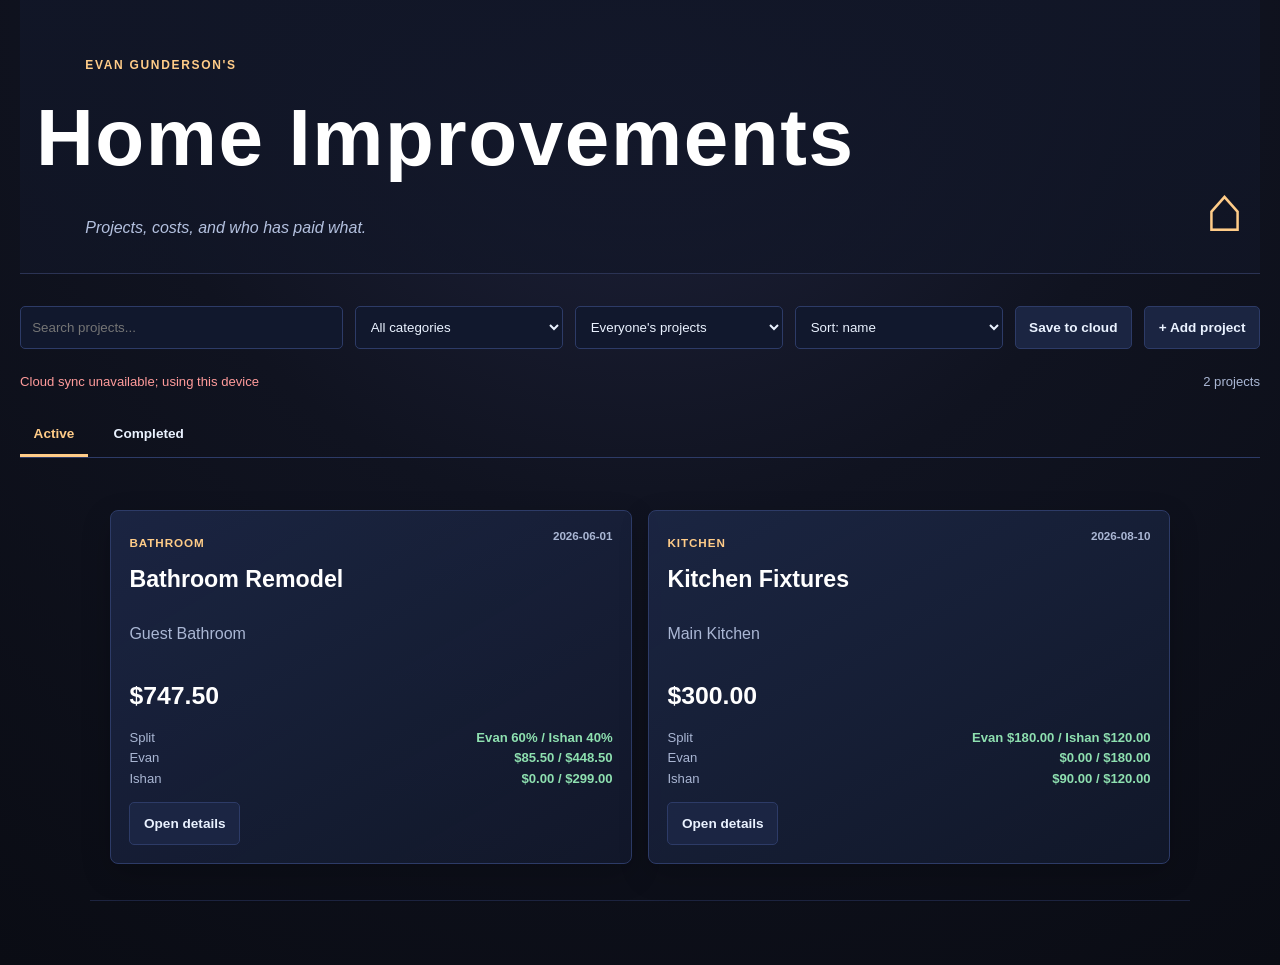
==== home-improvements.html @ cf699d04 "Added home improvements page" ====
<!DOCTYPE html>
<html lang="en">
<head>
  <meta charset="UTF-8" />
  <meta name="viewport" content="width=device-width, initial-scale=1.0" />
  <meta name="description" content="A private, local-first tracker for home improvement projects, costs, and payments." />
  <title>Home Improvements</title>
  <link rel="stylesheet" href="assets/styles.css" />
  <style>
    :root { --panel: rgba(18, 24, 43, 0.92); --panel-light: rgba(28, 38, 68, 0.95); --line: #2d3b67; --accent: #ffcc88; --green: #8ee0b0; --danger: #ff9b9b; --muted: #aab7d4; }
    * { box-sizing: border-box; }
    body { min-height: 100vh; }
    .improvements-shell { width: min(1240px, calc(100% - 2rem)); margin: 0 auto; }
    .improvements-header { display: flex; align-items: end; justify-content: space-between; gap: 2rem; text-align: left; }
    .improvements-header h1 { font-size: clamp(2.4rem, 7vw, 5rem); }
    .eyebrow { color: var(--accent); font: 700 .75rem Arial, sans-serif; letter-spacing: .14em; text-transform: uppercase; }
    .header-mark { color: var(--accent); font-size: 4rem; line-height: 1; }
    .tracker-main { max-width: none; padding: 2rem 0 4rem; border: 0; }
    .toolbar, .status-row, .tabs, .split-controls { display: flex; flex-wrap: wrap; align-items: center; gap: .75rem; }
    .toolbar { margin-bottom: 1rem; }
    .toolbar input, .toolbar select, .project-form input, .project-form select, .project-form textarea, .item-input { min-height: 2.7rem; width: 100%; padding: .55rem .7rem; color: #eaf2ff; border: 1px solid var(--line); border-radius: 5px; background: #11182d; }
    .toolbar input { flex: 1 1 18rem; }
    .toolbar select { flex: 0 1 13rem; }
    .button { min-height: 2.7rem; padding: .55rem .85rem; color: #eaf2ff; border: 1px solid var(--line); border-radius: 5px; background: var(--panel-light); cursor: pointer; font: 700 .85rem Arial, sans-serif; }
    .button:hover, .button[aria-selected="true"] { border-color: var(--accent); color: #171b28; background: var(--accent); }
    .button.danger { color: var(--danger); }
    .button.danger:hover { color: #171b28; background: var(--danger); }
    .status-row { min-height: 2rem; justify-content: space-between; color: var(--muted); font: .82rem Arial, sans-serif; }
    .status-row .error, .validation { color: var(--danger); }
    .tabs { margin: 1rem 0; border-bottom: 1px solid var(--line); }
    .tab { border: 0; border-bottom: 3px solid transparent; border-radius: 0; background: transparent; }
    .tab[aria-selected="true"] { color: var(--accent); border-bottom-color: var(--accent); background: transparent; }
    .project-grid { display: grid; grid-template-columns: repeat(auto-fit, minmax(280px, 1fr)); gap: 1rem; }
    .project-card { display: flex; min-height: 260px; flex-direction: column; padding: 1.15rem; border: 1px solid var(--line); border-radius: 8px; background: linear-gradient(150deg, var(--panel-light), var(--panel)); box-shadow: 0 10px 30px rgba(0,0,0,.2); animation: appear .3s ease both; }
    .project-card.completed { opacity: .78; }
    .card-top { display: flex; justify-content: space-between; gap: 1rem; }
    .project-card h2 { margin: .3rem 0 .4rem; color: #fff; font-size: 1.45rem; }
    .tag, .card-date { color: var(--accent); font: 700 .73rem Arial, sans-serif; letter-spacing: .08em; text-transform: uppercase; }
    .card-date { color: var(--muted); letter-spacing: 0; text-transform: none; }
    .card-notes { color: var(--muted); }
    .card-total { margin: .8rem 0; color: #fff; font-size: 1.55rem; font-weight: 700; }
    .payment-list { display: grid; gap: .35rem; margin-top: auto; color: var(--muted); font: .82rem Arial, sans-serif; }
    .payment-list span { display: flex; justify-content: space-between; gap: .5rem; }
    .payment-list strong { color: var(--green); font-weight: 600; }
    .card-actions { display: flex; gap: .6rem; margin-top: 1rem; }
    .empty-state { grid-column: 1 / -1; padding: 3rem 1rem; text-align: center; color: var(--muted); }
    dialog { width: min(1040px, calc(100% - 1.5rem)); max-height: calc(100vh - 1.5rem); padding: 0; color: #eaf2ff; border: 1px solid var(--line); border-radius: 8px; background: #12182b; box-shadow: 0 25px 80px rgba(0,0,0,.45); }
    dialog::backdrop { background: rgba(3, 6, 14, .72); }
    .dialog-inner { padding: 1.35rem; }
    .dialog-heading { display: flex; align-items: start; justify-content: space-between; gap: 1rem; }
    .dialog-heading h2 { margin: 0 0 1rem; color: #fff; }
    .close-button { border: 0; color: var(--muted); background: transparent; font-size: 1.5rem; cursor: pointer; }
    .project-form { display: grid; gap: 1rem; }
    .form-row { display: grid; grid-template-columns: repeat(2, 1fr); gap: 1rem; }
    .project-form label { display: grid; gap: .35rem; color: var(--muted); font: 700 .75rem Arial, sans-serif; letter-spacing: .05em; text-transform: uppercase; }
    .project-form textarea { min-height: 5rem; resize: vertical; }
    .items-heading { display: flex; justify-content: space-between; align-items: center; gap: 1rem; }
    .items-heading h3, .split-panel h3 { margin: 0; color: var(--accent); font-size: 1rem; }
    .items-table { overflow-x: auto; }
    .items-table table { width: 100%; min-width: 720px; border-collapse: collapse; font-size: .85rem; }
    .items-table th { color: var(--muted); font: 700 .7rem Arial, sans-serif; letter-spacing: .05em; text-align: left; text-transform: uppercase; }
    .items-table th, .items-table td { padding: .55rem .35rem; border-bottom: 1px solid #263354; vertical-align: middle; }
    .items-table td:nth-child(2) { width: 7.5rem; }
    .items-table td:nth-child(3) { width: 16rem; }
    .items-table td:nth-child(4), .items-table td:nth-child(5) { width: 4rem; text-align: center; }
    .item-input[type="number"] { text-align: right; }
    .check { width: 1.1rem; height: 1.1rem; accent-color: var(--green); }
    .split-panel { display: grid; gap: .8rem; padding: 1rem; border: 1px solid var(--line); background: rgba(24, 31, 56, .72); }
    .split-person { display: grid; grid-template-columns: 6rem minmax(7rem, 10rem) 1fr; align-items: center; gap: .7rem; }
    .split-person strong { color: #fff; }
    .split-person span { color: var(--muted); font: .82rem Arial, sans-serif; }
    .form-actions { display: flex; flex-wrap: wrap; justify-content: space-between; gap: .7rem; }
    .action-group { display: flex; gap: .7rem; }
    @keyframes appear { from { opacity: 0; transform: translateY(8px); } to { opacity: 1; transform: translateY(0); } }
    @media (max-width: 640px) { .improvements-header { align-items: start; padding-top: 2rem; } .header-mark { display: none; } .form-row, .split-person { grid-template-columns: 1fr; } .toolbar > * { flex-basis: 100%; } .form-actions, .action-group { width: 100%; } .form-actions .button, .action-group .button { flex: 1; } }
  </style>
</head>
<body class="dark">
  <div class="improvements-shell">
    <header class="improvements-header">
      <div><p class="eyebrow">Evan Gunderson's</p><h1>Home Improvements</h1><p>Projects, costs, and who has paid what.</p></div>
      <div class="header-mark" aria-hidden="true">⌂</div>
    </header>
    <main class="tracker-main">
      <div class="toolbar" aria-label="Project controls">
        <input id="search" type="search" placeholder="Search projects..." aria-label="Search projects" />
        <select id="category-filter" aria-label="Filter by category"><option value="all">All categories</option></select>
        <select id="person-filter" aria-label="Filter by unpaid person"><option value="all">Everyone's projects</option><option value="Evan">Unpaid for Evan</option><option value="Ishan">Unpaid for Ishan</option></select>
        <select id="sort-control" aria-label="Sort projects"><option value="name">Sort: name</option><option value="total">Sort: total cost</option><option value="startDate">Sort: start date</option><option value="completedDate">Sort: completion date</option></select>
        <button class="button" id="sync-button" type="button">Save to cloud</button><button class="button" id="add-project" type="button">+ Add project</button>
      </div>
      <div class="status-row"><span id="sync-status" aria-live="polite">Using this device</span><span id="project-count"></span></div>
      <div class="tabs" role="tablist"><button class="button tab" id="active-tab" role="tab" aria-selected="true" type="button">Active</button><button class="button tab" id="completed-tab" role="tab" aria-selected="false" type="button">Completed</button></div>
      <section class="project-grid" id="project-grid" aria-live="polite"></section>
    </main>
  </div>
  <dialog id="project-dialog"><div class="dialog-inner"><div class="dialog-heading"><h2 id="dialog-title">Add a project</h2><button class="close-button" id="close-dialog" type="button" aria-label="Close">&times;</button></div><form class="project-form" id="project-form">
    <input id="project-id" type="hidden" />
    <div class="form-row"><label>Project name<input id="project-name" required maxlength="80" /></label><label>Category<input id="project-category" required maxlength="40" /></label></div>
    <div class="form-row"><label>Location<input id="project-location" maxlength="80" /></label><label>Start date<input id="project-start-date" type="date" /></label></div>
    <label>Notes<textarea id="project-notes" maxlength="1000"></textarea></label>
    <label><span>Project completed</span><span><input class="check" id="project-completed" type="checkbox" /> Mark this project completed</span></label>
    <div><div class="items-heading"><h3>Line items</h3><button class="button" id="add-item" type="button">+ Add item</button></div><div class="items-table"><table><thead><tr><th>Item</th><th>Cost</th><th>Link</th><th>Done</th><th>Evan paid</th><th>Ishan paid</th><th></th></tr></thead><tbody id="items-body"></tbody></table></div><p class="card-total">Total: <span id="form-total">$0.00</span></p></div>
    <div class="split-panel"><h3>Cost split</h3><div class="split-controls"><label><input type="radio" name="split-mode" value="percentage" checked /> Percentage</label><label><input type="radio" name="split-mode" value="amount" /> Fixed amount</label></div><div id="split-people"></div><p class="validation" id="split-validation" aria-live="polite"></p></div>
    <div class="form-actions"><button class="button danger" id="delete-project" type="button">Delete project</button><div class="action-group"><button class="button" id="cancel-dialog" type="button">Cancel</button><button class="button" type="submit">Save project</button></div></div>
  </form></div></dialog>
  <script>
    const PEOPLE = ["Evan", "Ishan"];
    const API_URL = "https://recipe-book-api.2thetophat2.workers.dev?resource=improvements";
    const STORAGE_KEY = "home-improvements-data";
    const starterData = [{ id: "bathroom-remodel-2026", name: "Bathroom Remodel", category: "Bathroom", location: "Guest Bathroom", startDate: "2026-06-01", notes: "Full refresh before guests arrive.", split: { mode: "percentage", values: { Evan: 60, Ishan: 40 } }, completed: false, completedDate: null, items: [{ id: "sink", name: "New Sink", cost: 240, link: "https://example.com/product", completed: false, paid: { Evan: false, Ishan: false } }, { id: "lights", name: "Vanity Lights", cost: 85.5, link: "https://example.com/quote", completed: true, paid: { Evan: true, Ishan: false } }, { id: "install", name: "Installation Labor", cost: 350, link: "", completed: false, paid: { Evan: false, Ishan: false } }, { id: "paint", name: "Paint", cost: 60, link: "", completed: false, paid: { Evan: false, Ishan: false } }, { id: "caulk", name: "Caulk", cost: 12, link: "", completed: false, paid: { Evan: false, Ishan: false } }] }, { id: "kitchen-fixtures-2026", name: "Kitchen Fixtures", category: "Kitchen", location: "Main Kitchen", startDate: "2026-08-10", notes: "Replace the faucet and update cabinet hardware.", split: { mode: "amount", values: { Evan: 180, Ishan: 120 } }, completed: false, completedDate: null, items: [{ id: "faucet", name: "Pull-down Faucet", cost: 210, link: "https://example.com/faucet", completed: false, paid: { Evan: false, Ishan: false } }, { id: "hardware", name: "Cabinet Hardware", cost: 90, link: "", completed: false, paid: { Evan: false, Ishan: true } }] }];
    let projects = normalizeProjects(JSON.parse(localStorage.getItem(STORAGE_KEY) || "null") || starterData);
    let currentTab = "active";
    let editingProject = null;
    let draftSplitValues = { Evan: 0, Ishan: 0 };
    const grid = document.getElementById("project-grid");
    const dialog = document.getElementById("project-dialog");
    const form = document.getElementById("project-form");
    const money = (value) => new Intl.NumberFormat("en-US", { style: "currency", currency: "USD" }).format(Number(value) || 0);
    const escapeHtml = (value) => String(value ?? "").replace(/[&<>'"]/g, (character) => ({ "&": "&amp;", "<": "&lt;", ">": "&gt;", "'": "&#39;", '"': "&quot;" }[character]));
    function blankItem() { return { id: `item-${Date.now()}-${Math.random().toString(16).slice(2)}`, name: "", cost: 0, link: "", completed: false, notes: "", paid: { Evan: false, Ishan: false } }; }
    function normalizeProjects(value) { return (Array.isArray(value) ? value : []).map((project) => ({ id: project.id || `project-${Date.now()}`, name: project.name || "Untitled project", category: project.category || "Other", location: project.location || "", startDate: project.startDate || "", notes: project.notes || "", split: { mode: project.split?.mode === "amount" ? "amount" : "percentage", values: Object.fromEntries(PEOPLE.map((person) => [person, Number(project.split?.values?.[person]) || 0])) }, completed: Boolean(project.completed), completedDate: project.completedDate || null, items: (Array.isArray(project.items) ? project.items : []).map((item) => ({ ...blankItem(), ...item, cost: Number(item.cost) || 0, paid: Object.fromEntries(PEOPLE.map((person) => [person, Boolean(item.paid?.[person])])) })) })); }
    function saveLocally() { localStorage.setItem(STORAGE_KEY, JSON.stringify(projects)); }
    function total(project) { return project.items.reduce((sum, item) => sum + (Number(item.cost) || 0), 0); }
    function owed(project, person) { return project.split.mode === "percentage" ? total(project) * project.split.values[person] / 100 : project.split.values[person]; }
    function paid(project, person) { return project.items.reduce((sum, item) => sum + (item.paid[person] ? Number(item.cost) || 0 : 0), 0); }
    function hasUnpaid(project, person) { return project.items.some((item) => !item.paid[person]); }
    function setStatus(message, error = false) { const status = document.getElementById("sync-status"); status.textContent = message; status.className = error ? "error" : ""; }
    function updateCategories() { const select = document.getElementById("category-filter"); const selected = select.value; const categories = [...new Set(projects.map((project) => project.category).filter(Boolean))].sort(); select.innerHTML = `<option value="all">All categories</option>${categories.map((category) => `<option value="${escapeHtml(category)}">${escapeHtml(category)}</option>`).join("")}`; select.value = categories.includes(selected) ? selected : "all"; }
    function render() { updateCategories(); const term = document.getElementById("search").value.toLowerCase().trim(); const category = document.getElementById("category-filter").value; const person = document.getElementById("person-filter").value; const sort = document.getElementById("sort-control").value; const visible = projects.filter((project) => (currentTab === "completed" ? project.completed : !project.completed)).filter((project) => `${project.name} ${project.category} ${project.location} ${project.notes}`.toLowerCase().includes(term)).filter((project) => category === "all" || project.category === category).filter((project) => person === "all" || hasUnpaid(project, person)).sort((a, b) => { if (sort === "total") return total(b) - total(a); if (sort === "startDate" || sort === "completedDate") return String(b[sort] || "").localeCompare(String(a[sort] || "")); return a.name.localeCompare(b.name); }); document.getElementById("project-count").textContent = `${visible.length} project${visible.length === 1 ? "" : "s"}`; grid.innerHTML = visible.length ? visible.map((project, index) => `<article class="project-card ${project.completed ? "completed" : ""}" style="animation-delay:${index * 40}ms"><div class="card-top"><div><span class="tag">${escapeHtml(project.category)}</span><h2>${escapeHtml(project.name)}</h2></div><span class="card-date">${project.completed ? "Completed" : project.startDate || "No start date"}</span></div><p class="card-notes">${escapeHtml(project.location || project.notes || "No notes yet.")}</p><div class="card-total">${money(total(project))}</div><div class="payment-list"><span>Split <strong>${PEOPLE.map((person) => project.split.mode === "percentage" ? `${person} ${project.split.values[person]}%` : `${person} ${money(project.split.values[person])}`).join(" / ")}</strong></span>${PEOPLE.map((person) => `<span>${person} <strong>${money(paid(project, person))} / ${money(owed(project, person))}</strong></span>`).join("")}</div><div class="card-actions"><button class="button" data-action="edit" data-id="${escapeHtml(project.id)}" type="button">Open details</button></div></article>`).join("") : `<p class="empty-state">No ${currentTab} projects match these filters.</p>`; }
    function renderItems(items) { document.getElementById("items-body").innerHTML = items.map((item) => `<tr data-item-id="${escapeHtml(item.id)}"><td><input class="item-input" data-field="name" value="${escapeHtml(item.name)}" placeholder="Item name" required /><input class="item-input" data-field="notes" value="${escapeHtml(item.notes)}" placeholder="Notes" aria-label="Item notes" /></td><td><input class="item-input" data-field="cost" type="number" min="0" step="0.01" value="${item.cost}" aria-label="Cost" /></td><td><input class="item-input" data-field="link" type="url" value="${escapeHtml(item.link)}" placeholder="https://..." aria-label="Link" />${item.link ? `<a href="${escapeHtml(item.link)}" target="_blank" rel="noopener noreferrer">Open link</a>` : ""}</td><td><input class="check" data-field="completed" type="checkbox" ${item.completed ? "checked" : ""} aria-label="Item completed" /></td><td><input class="check" data-person="Evan" type="checkbox" ${item.paid.Evan ? "checked" : ""} aria-label="Evan paid" /></td><td><input class="check" data-person="Ishan" type="checkbox" ${item.paid.Ishan ? "checked" : ""} aria-label="Ishan paid" /></td><td><button class="button danger" data-action="remove-item" type="button" aria-label="Delete ${escapeHtml(item.name || "item")}">Delete</button></td></tr>`).join(""); }
    function renderSplit() { const project = readForm(); const mode = document.querySelector('input[name="split-mode"]:checked').value; document.getElementById("form-total").textContent = money(total(project)); document.getElementById("split-people").innerHTML = PEOPLE.map((person) => `<div class="split-person"><strong>${person}</strong><input class="item-input" data-split-person="${person}" type="number" min="0" step="${mode === "percentage" ? "1" : "0.01"}" value="${draftSplitValues[person] || 0}" /><span>Owes ${money(mode === "percentage" ? total(project) * draftSplitValues[person] / 100 : draftSplitValues[person])}; paid ${money(paid(project, person))}</span></div>`).join(""); validateSplit(); }
    function readForm() { return { items: [...document.querySelectorAll("#items-body tr")].map((row) => ({ id: row.dataset.itemId, name: row.querySelector('[data-field="name"]').value.trim(), cost: Number(row.querySelector('[data-field="cost"]').value) || 0, link: row.querySelector('[data-field="link"]').value.trim(), completed: row.querySelector('[data-field="completed"]').checked, notes: row.querySelector('[data-field="notes"]').value.trim(), paid: { Evan: row.querySelector('[data-person="Evan"]').checked, Ishan: row.querySelector('[data-person="Ishan"]').checked } })), split: { mode: document.querySelector('input[name="split-mode"]:checked').value, values: Object.fromEntries(PEOPLE.map((person) => [person, Number(document.querySelector(`[data-split-person="${person}"]`)?.value) || draftSplitValues[person] || 0])) } }; }
    function validateSplit() { if (!editingProject) return true; const data = readForm(); const sum = PEOPLE.reduce((value, person) => value + data.split.values[person], 0); const expected = data.split.mode === "percentage" ? 100 : total(data); const valid = Math.abs(sum - expected) < .01; document.getElementById("split-validation").textContent = valid ? "Split is balanced." : `${data.split.mode === "percentage" ? "Percentages" : "Amounts"} total ${data.split.mode === "percentage" ? `${sum}%` : money(sum)}; expected ${data.split.mode === "percentage" ? "100%" : money(expected)}.`; return valid; }
    function openEditor(project) { editingProject = project || { id: `project-${Date.now()}`, name: "", category: "", location: "", startDate: "", notes: "", completed: false, completedDate: null, items: [blankItem()], split: { mode: "percentage", values: { Evan: 50, Ishan: 50 } } }; draftSplitValues = { ...editingProject.split.values }; document.getElementById("dialog-title").textContent = project ? "Edit project" : "Add a project"; document.getElementById("project-id").value = editingProject.id; document.getElementById("project-name").value = editingProject.name; document.getElementById("project-category").value = editingProject.category; document.getElementById("project-location").value = editingProject.location; document.getElementById("project-start-date").value = editingProject.startDate; document.getElementById("project-notes").value = editingProject.notes; document.getElementById("project-completed").checked = editingProject.completed; document.querySelector(`input[name="split-mode"][value="${editingProject.split.mode}"]`).checked = true; renderItems(editingProject.items); renderSplit(); document.getElementById("delete-project").hidden = !project; dialog.showModal(); }
    async function loadCloud() { try { const response = await fetch(API_URL); if (!response.ok) throw new Error("Cloud load failed"); const payload = await response.json(); if (Array.isArray(payload.improvements)) { projects = normalizeProjects(payload.improvements); saveLocally(); render(); setStatus("Synced from cloud"); } } catch (error) { setStatus("Cloud sync unavailable; using this device", true); } }
    async function saveCloud() { saveLocally(); const writeKey = prompt("Enter your recipe write key:"); if (!writeKey) return; try { const response = await fetch(API_URL, { method: "PUT", headers: { "Content-Type": "application/json", "X-Recipe-Key": writeKey }, body: JSON.stringify({ improvements: projects }) }); const payload = await response.json(); if (!response.ok) throw new Error(payload.error || "Cloud save failed"); setStatus("Saved to cloud"); } catch (error) { setStatus(error.message, true); } }
    document.getElementById("add-project").addEventListener("click", () => openEditor());
    document.getElementById("sync-button").addEventListener("click", saveCloud);
    ["search", "category-filter", "person-filter", "sort-control"].forEach((id) => document.getElementById(id).addEventListener(id === "search" ? "input" : "change", render));
    ["active-tab", "completed-tab"].forEach((id) => document.getElementById(id).addEventListener("click", (event) => { currentTab = id === "completed-tab" ? "completed" : "active"; document.querySelectorAll(".tab").forEach((tab) => tab.setAttribute("aria-selected", tab === event.currentTarget)); render(); }));
    document.getElementById("close-dialog").addEventListener("click", () => dialog.close()); document.getElementById("cancel-dialog").addEventListener("click", () => dialog.close());
    document.getElementById("add-item").addEventListener("click", () => { const items = readForm().items; items.push(blankItem()); renderItems(items); renderSplit(); });
    document.getElementById("items-body").addEventListener("input", () => { document.getElementById("form-total").textContent = money(total(readForm())); renderSplit(); });
    document.getElementById("items-body").addEventListener("change", () => { document.getElementById("form-total").textContent = money(total(readForm())); renderSplit(); });
    document.getElementById("items-body").addEventListener("click", (event) => { if (!event.target.matches('[data-action="remove-item"]')) return; const items = readForm().items.filter((item) => item.id !== event.target.closest("tr").dataset.itemId); renderItems(items.length ? items : [blankItem()]); renderSplit(); });
    document.getElementById("split-people").addEventListener("input", (event) => { if (event.target.matches("[data-split-person]")) draftSplitValues[event.target.dataset.splitPerson] = Number(event.target.value) || 0; validateSplit(); });
    document.querySelectorAll('input[name="split-mode"]').forEach((input) => input.addEventListener("change", renderSplit));
    grid.addEventListener("click", (event) => { const button = event.target.closest("[data-action=" + "edit]"); if (button) openEditor(projects.find((project) => project.id === button.dataset.id)); });
    document.getElementById("delete-project").addEventListener("click", () => { if (editingProject && confirm(`Delete ${editingProject.name || "this project"}?`)) { projects = projects.filter((project) => project.id !== editingProject.id); saveLocally(); dialog.close(); render(); } });
    form.addEventListener("submit", (event) => { event.preventDefault(); if (!validateSplit()) return; const data = readForm(); const completed = document.getElementById("project-completed").checked; const project = { ...editingProject, id: document.getElementById("project-id").value, name: document.getElementById("project-name").value.trim(), category: document.getElementById("project-category").value.trim(), location: document.getElementById("project-location").value.trim(), startDate: document.getElementById("project-start-date").value, notes: document.getElementById("project-notes").value.trim(), completed, completedDate: completed ? (editingProject.completedDate || new Date().toISOString().slice(0, 10)) : null, items: data.items, split: data.split }; projects = projects.some((item) => item.id === project.id) ? projects.map((item) => item.id === project.id ? project : item) : [project, ...projects]; saveLocally(); dialog.close(); render(); });
    render(); loadCloud();
  </script>
</body>
</html>
---- assets/styles.css ----
/* Base styles */
body.dark {
  margin: 0;
  padding: 0;
  color: #eaf2ff;
  line-height: 1.65;
  font-family: "Segoe UI", Tahoma, Geneva, Verdana, sans-serif;
  background: radial-gradient(circle at top, #20243f 0%, #101320 45%, #0a0c14 100%);
}

header {
  text-align: center;
  padding: 3rem 1rem 2rem;
  border-bottom: 1px solid #2b3354;
  background: linear-gradient(180deg, rgba(17, 22, 39, 0.95), rgba(17, 22, 39, 0.7));
}

header h1 {
  margin: 0;
  font-size: clamp(2rem, 4vw, 2.9rem);
  color: #ffffff;
  letter-spacing: 0.02em;
}

header p {
  margin: 0.65rem auto 0;
  max-width: 720px;
  color: #b4c1df;
  font-style: italic;
}

nav {
  display: flex;
  flex-wrap: wrap;
  justify-content: center;
  gap: 0.65rem;
  margin-top: 1.5rem;
}

nav a {
  padding: 0.45rem 0.8rem;
  border-radius: 999px;
  border: 1px solid #2b4c88;
  color: #88d3ff;
  text-decoration: none;
  transition: background-color 0.2s ease, color 0.2s ease, border-color 0.2s ease;
}

nav a:hover {
  color: #e7f7ff;
  border-color: #4fa7ff;
  background-color: rgba(40, 107, 182, 0.2);
}

section {
  max-width: 1100px;
  margin: 0 auto;
  padding: 2.25rem 1.25rem;
  border-bottom: 1px solid #1d2440;
}

h2 {
  margin-top: 0;
  color: #9fd6ff;
  font-size: 1.7rem;
}

.project {
  margin-bottom: 1.2rem;
  padding: 1.15rem;
  border: 1px solid #273258;
  border-radius: 14px;
  background: linear-gradient(180deg, rgba(24, 31, 56, 0.95), rgba(17, 22, 39, 0.95));
  box-shadow: 0 10px 30px rgba(0, 0, 0, 0.2);
}

.project h3 {
  margin-top: 0;
  color: #ffcc88;
}

.project p {
  margin-bottom: 0.75rem;
}

.project img,
.project video {
  width: 100%;
  height: auto;
  margin-top: 0.55rem;
  border: 1px solid #314071;
  border-radius: 10px;
  background-color: #0f1426;
}

.columns {
  display: grid;
  grid-template-columns: repeat(auto-fit, minmax(240px, 1fr));
  gap: 1rem;
}

.columns > div {
  padding: 1rem;
  border: 1px solid #28335a;
  border-radius: 12px;
  background: rgba(18, 24, 43, 0.85);
}

.columns ul {
  margin: 0;
  padding-left: 1.2rem;
  list-style-type: disc;
}

.columns li {
  margin-bottom: 0.5rem;
}

footer {
  text-align: center;
  padding: 1.4rem 1rem 2rem;
  font-size: 0.95rem;
  color: #9ca9c7;
  background-color: #0d1120;
}

footer a {
  color: #88d3ff;
  text-decoration: none;
}

footer a:hover {
  text-decoration: underline;
}

a {
  color: #88d3ff;
}

a:hover {
  color: #b7e8ff;
}

a:focus-visible {
  outline: 2px solid #88d3ff;
  outline-offset: 2px;
}

@media (max-width: 640px) {
  section {
    padding: 1.75rem 1rem;
  }

  .project {
    padding: 1rem;
  }
}
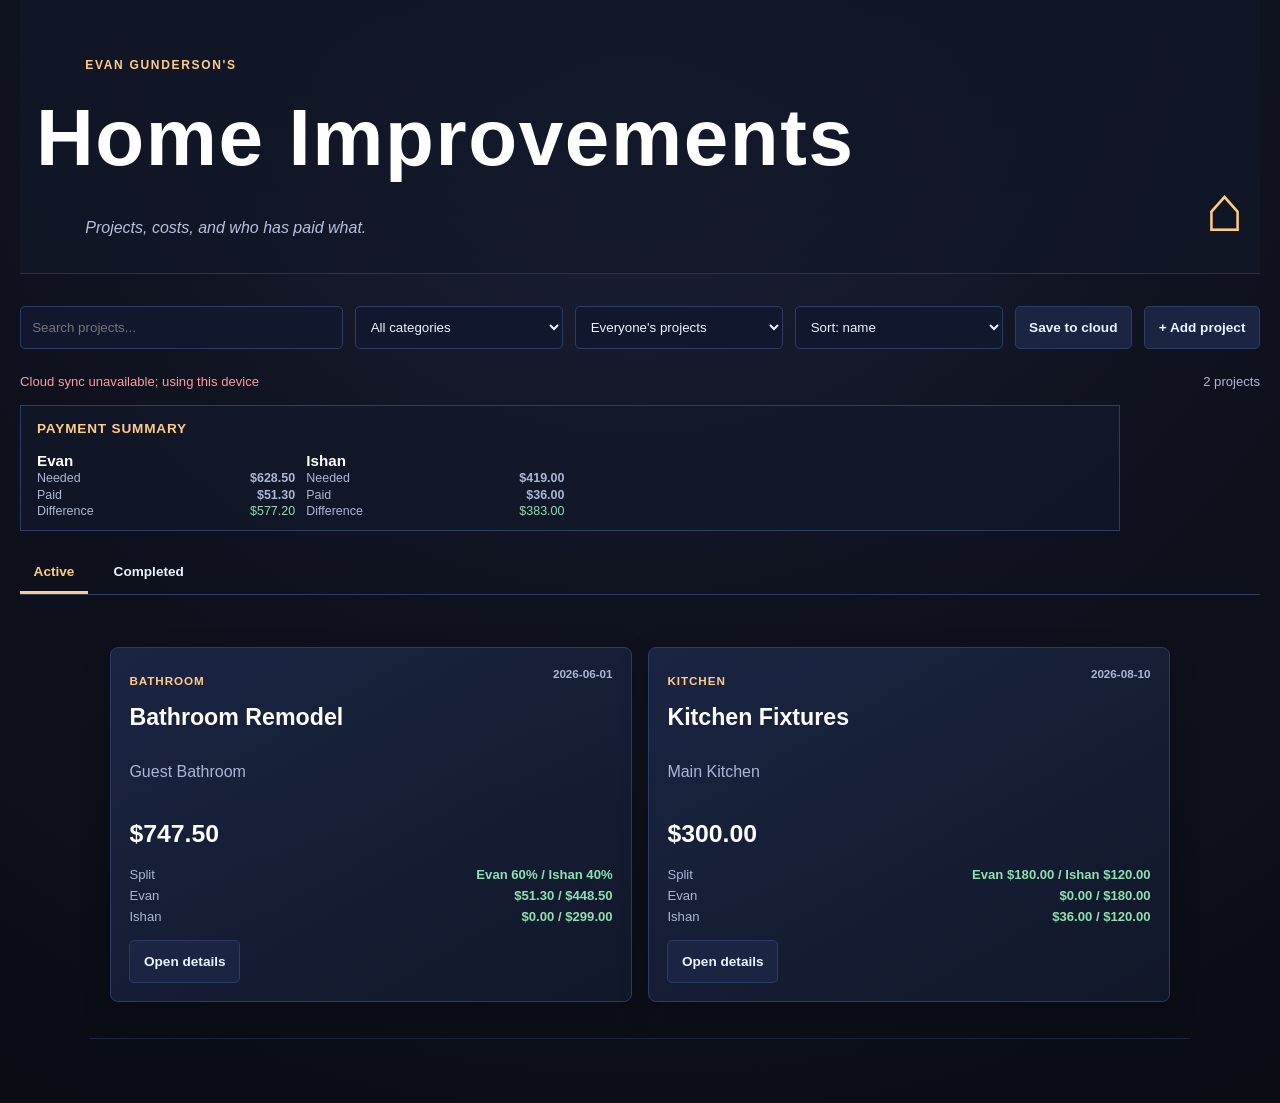
==== commit f6e718e3: "added better pay splitting" ====
--- a/home-improvements.html
+++ b/home-improvements.html
@@ -27,6 +27,13 @@
     .button.danger:hover { color: #171b28; background: var(--danger); }
     .status-row { min-height: 2rem; justify-content: space-between; color: var(--muted); font: .82rem Arial, sans-serif; }
     .status-row .error, .validation { color: var(--danger); }
+    .payment-summary { display: grid; grid-template-columns: repeat(auto-fit, minmax(220px, 1fr)); gap: .7rem; margin: .5rem 0 1.25rem; padding: .75rem 1rem; border: 1px solid var(--line); background: rgba(18, 24, 43, .72); }
+    .payment-summary h2 { grid-column: 1 / -1; margin: 0; color: var(--accent); font-size: .85rem; letter-spacing: .06em; text-transform: uppercase; }
+    .payment-summary-person { display: grid; gap: .15rem; color: var(--muted); font: .78rem Arial, sans-serif; }
+    .payment-summary-person strong { color: #fff; font-size: .95rem; }
+    .payment-summary-person span { display: flex; justify-content: space-between; gap: .5rem; }
+    .payment-summary-person em { color: var(--green); font-style: normal; }
+    .payment-summary-person em.negative { color: var(--danger); }
     .tabs { margin: 1rem 0; border-bottom: 1px solid var(--line); }
     .tab { border: 0; border-bottom: 3px solid transparent; border-radius: 0; background: transparent; }
     .tab[aria-selected="true"] { color: var(--accent); border-bottom-color: var(--accent); background: transparent; }
@@ -90,6 +97,7 @@
         <button class="button" id="sync-button" type="button">Save to cloud</button><button class="button" id="add-project" type="button">+ Add project</button>
       </div>
       <div class="status-row"><span id="sync-status" aria-live="polite">Using this device</span><span id="project-count"></span></div>
+      <section class="payment-summary" id="payment-summary" aria-label="Payment summary"></section>
       <div class="tabs" role="tablist"><button class="button tab" id="active-tab" role="tab" aria-selected="true" type="button">Active</button><button class="button tab" id="completed-tab" role="tab" aria-selected="false" type="button">Completed</button></div>
       <section class="project-grid" id="project-grid" aria-live="polite"></section>
     </main>
@@ -120,12 +128,14 @@
     const escapeHtml = (value) => String(value ?? "").replace(/[&<>'"]/g, (character) => ({ "&": "&amp;", "<": "&lt;", ">": "&gt;", "'": "&#39;", '"': "&quot;" }[character]));
     function blankItem() { return { id: `item-${Date.now()}-${Math.random().toString(16).slice(2)}`, name: "", cost: 0, link: "", completed: false, notes: "", paid: { Evan: false, Ishan: false } }; }
     function normalizeProjects(value) { return (Array.isArray(value) ? value : []).map((project) => ({ id: project.id || `project-${Date.now()}`, name: project.name || "Untitled project", category: project.category || "Other", location: project.location || "", startDate: project.startDate || "", notes: project.notes || "", split: { mode: project.split?.mode === "amount" ? "amount" : "percentage", values: Object.fromEntries(PEOPLE.map((person) => [person, Number(project.split?.values?.[person]) || 0])) }, completed: Boolean(project.completed), completedDate: project.completedDate || null, items: (Array.isArray(project.items) ? project.items : []).map((item) => ({ ...blankItem(), ...item, cost: Number(item.cost) || 0, paid: Object.fromEntries(PEOPLE.map((person) => [person, Boolean(item.paid?.[person])])) })) })); }
-    function saveLocally() { localStorage.setItem(STORAGE_KEY, JSON.stringify(projects)); }
+    function saveLocally() { localStorage.setItem(STORAGE_KEY, JSON.stringify(projects)); renderSummary(); }
     function total(project) { return project.items.reduce((sum, item) => sum + (Number(item.cost) || 0), 0); }
     function owed(project, person) { return project.split.mode === "percentage" ? total(project) * project.split.values[person] / 100 : project.split.values[person]; }
-    function paid(project, person) { return project.items.reduce((sum, item) => sum + (item.paid[person] ? Number(item.cost) || 0 : 0), 0); }
+    function itemShare(project, item, person) { const cost = Number(item.cost) || 0; if (project.split.mode === "percentage") return cost * project.split.values[person] / 100; const splitTotal = PEOPLE.reduce((sum, splitPerson) => sum + project.split.values[splitPerson], 0); return splitTotal ? cost * project.split.values[person] / splitTotal : 0; }
+    function paid(project, person) { return project.items.reduce((sum, item) => sum + (item.paid[person] ? itemShare(project, item, person) : 0), 0); }
     function hasUnpaid(project, person) { return project.items.some((item) => !item.paid[person]); }
     function setStatus(message, error = false) { const status = document.getElementById("sync-status"); status.textContent = message; status.className = error ? "error" : ""; }
+    function renderSummary() { document.getElementById("payment-summary").innerHTML = `<h2>Payment summary</h2>${PEOPLE.map((person) => { const owedTotal = projects.reduce((sum, project) => sum + owed(project, person), 0); const paidTotal = projects.reduce((sum, project) => sum + paid(project, person), 0); const difference = owedTotal - paidTotal; return `<div class="payment-summary-person"><strong>${person}</strong><span>Needed <b>${money(owedTotal)}</b></span><span>Paid <b>${money(paidTotal)}</b></span><span>Difference <em class="${difference < 0 ? "negative" : ""}">${money(difference)}</em></span></div>`; }).join("")}`; }
     function updateCategories() { const select = document.getElementById("category-filter"); const selected = select.value; const categories = [...new Set(projects.map((project) => project.category).filter(Boolean))].sort(); select.innerHTML = `<option value="all">All categories</option>${categories.map((category) => `<option value="${escapeHtml(category)}">${escapeHtml(category)}</option>`).join("")}`; select.value = categories.includes(selected) ? selected : "all"; }
     function render() { updateCategories(); const term = document.getElementById("search").value.toLowerCase().trim(); const category = document.getElementById("category-filter").value; const person = document.getElementById("person-filter").value; const sort = document.getElementById("sort-control").value; const visible = projects.filter((project) => (currentTab === "completed" ? project.completed : !project.completed)).filter((project) => `${project.name} ${project.category} ${project.location} ${project.notes}`.toLowerCase().includes(term)).filter((project) => category === "all" || project.category === category).filter((project) => person === "all" || hasUnpaid(project, person)).sort((a, b) => { if (sort === "total") return total(b) - total(a); if (sort === "startDate" || sort === "completedDate") return String(b[sort] || "").localeCompare(String(a[sort] || "")); return a.name.localeCompare(b.name); }); document.getElementById("project-count").textContent = `${visible.length} project${visible.length === 1 ? "" : "s"}`; grid.innerHTML = visible.length ? visible.map((project, index) => `<article class="project-card ${project.completed ? "completed" : ""}" style="animation-delay:${index * 40}ms"><div class="card-top"><div><span class="tag">${escapeHtml(project.category)}</span><h2>${escapeHtml(project.name)}</h2></div><span class="card-date">${project.completed ? "Completed" : project.startDate || "No start date"}</span></div><p class="card-notes">${escapeHtml(project.location || project.notes || "No notes yet.")}</p><div class="card-total">${money(total(project))}</div><div class="payment-list"><span>Split <strong>${PEOPLE.map((person) => project.split.mode === "percentage" ? `${person} ${project.split.values[person]}%` : `${person} ${money(project.split.values[person])}`).join(" / ")}</strong></span>${PEOPLE.map((person) => `<span>${person} <strong>${money(paid(project, person))} / ${money(owed(project, person))}</strong></span>`).join("")}</div><div class="card-actions"><button class="button" data-action="edit" data-id="${escapeHtml(project.id)}" type="button">Open details</button></div></article>`).join("") : `<p class="empty-state">No ${currentTab} projects match these filters.</p>`; }
     function renderItems(items) { document.getElementById("items-body").innerHTML = items.map((item) => `<tr data-item-id="${escapeHtml(item.id)}"><td><input class="item-input" data-field="name" value="${escapeHtml(item.name)}" placeholder="Item name" required /><input class="item-input" data-field="notes" value="${escapeHtml(item.notes)}" placeholder="Notes" aria-label="Item notes" /></td><td><input class="item-input" data-field="cost" type="number" min="0" step="0.01" value="${item.cost}" aria-label="Cost" /></td><td><input class="item-input" data-field="link" type="url" value="${escapeHtml(item.link)}" placeholder="https://..." aria-label="Link" />${item.link ? `<a href="${escapeHtml(item.link)}" target="_blank" rel="noopener noreferrer">Open link</a>` : ""}</td><td><input class="check" data-field="completed" type="checkbox" ${item.completed ? "checked" : ""} aria-label="Item completed" /></td><td><input class="check" data-person="Evan" type="checkbox" ${item.paid.Evan ? "checked" : ""} aria-label="Evan paid" /></td><td><input class="check" data-person="Ishan" type="checkbox" ${item.paid.Ishan ? "checked" : ""} aria-label="Ishan paid" /></td><td><button class="button danger" data-action="remove-item" type="button" aria-label="Delete ${escapeHtml(item.name || "item")}">Delete</button></td></tr>`).join(""); }
@@ -149,7 +159,7 @@
     grid.addEventListener("click", (event) => { const button = event.target.closest("[data-action=" + "edit]"); if (button) openEditor(projects.find((project) => project.id === button.dataset.id)); });
     document.getElementById("delete-project").addEventListener("click", () => { if (editingProject && confirm(`Delete ${editingProject.name || "this project"}?`)) { projects = projects.filter((project) => project.id !== editingProject.id); saveLocally(); dialog.close(); render(); } });
     form.addEventListener("submit", (event) => { event.preventDefault(); if (!validateSplit()) return; const data = readForm(); const completed = document.getElementById("project-completed").checked; const project = { ...editingProject, id: document.getElementById("project-id").value, name: document.getElementById("project-name").value.trim(), category: document.getElementById("project-category").value.trim(), location: document.getElementById("project-location").value.trim(), startDate: document.getElementById("project-start-date").value, notes: document.getElementById("project-notes").value.trim(), completed, completedDate: completed ? (editingProject.completedDate || new Date().toISOString().slice(0, 10)) : null, items: data.items, split: data.split }; projects = projects.some((item) => item.id === project.id) ? projects.map((item) => item.id === project.id ? project : item) : [project, ...projects]; saveLocally(); dialog.close(); render(); });
-    render(); loadCloud();
+    renderSummary(); render(); loadCloud();
   </script>
 </body>
 </html>
